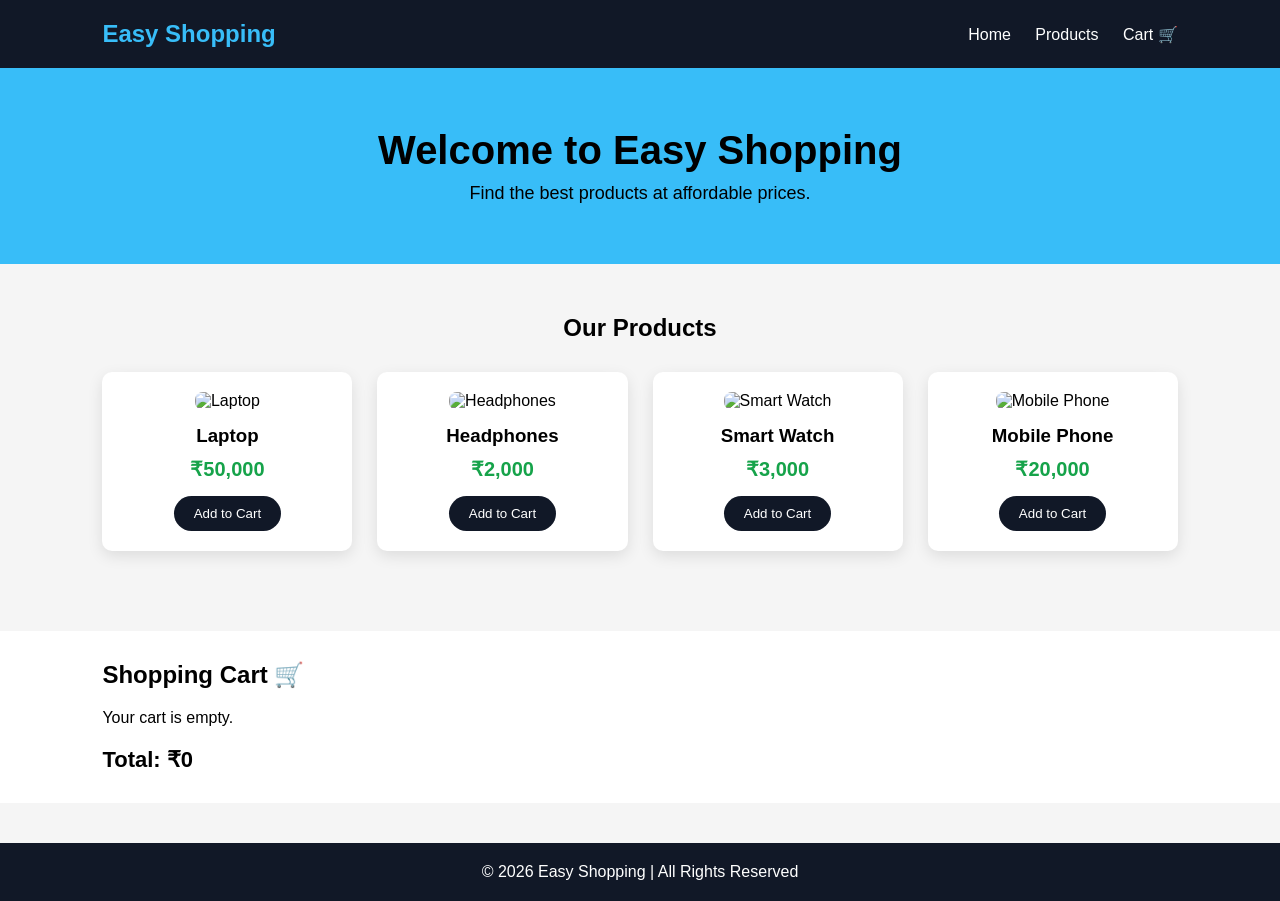
==== easyshoping.html @ e745751c "file add new" ====
<!DOCTYPE html>
<html lang="en">

<head>

    <meta charset="UTF-8">

    <meta name="viewport"
          content="width=device-width, initial-scale=1.0">

    <title>Easy Shopping</title>

    <style>

        * {
            margin: 0;
            padding: 0;
            box-sizing: border-box;
            font-family: Arial, sans-serif;
        }

        body {
            background: #f5f5f5;
        }

        /* Navigation */

        nav {
            background: #111827;
            color: white;
            padding: 20px 8%;

            display: flex;
            justify-content: space-between;
            align-items: center;
        }

        nav h1 {
            color: #38bdf8;
        }

        nav a {
            color: white;
            text-decoration: none;
            margin-left: 20px;
        }

        /* Hero */

        .hero {
            text-align: center;
            padding: 60px 20px;
            background: #38bdf8;
        }

        .hero h2 {
            font-size: 40px;
            margin-bottom: 10px;
        }

        .hero p {
            font-size: 18px;
        }

        /* Products */

        .products {
            padding: 50px 8%;
        }

        .products h2 {
            text-align: center;
            margin-bottom: 30px;
        }

        .product-container {
            display: grid;
            grid-template-columns:
                repeat(auto-fit, minmax(220px, 1fr));

            gap: 25px;
        }

        .product {
            background: white;
            padding: 20px;
            border-radius: 10px;
            text-align: center;

            box-shadow: 0 5px 15px rgba(0,0,0,0.1);
        }

        .product img {
            width: 100%;
            height: 180px;
            object-fit: cover;
            border-radius: 8px;
        }

        .product h3 {
            margin: 15px 0 10px;
        }

        .price {
            color: #16a34a;
            font-size: 20px;
            font-weight: bold;
        }

        .btn {
            margin-top: 15px;
            padding: 10px 20px;
            border: none;
            border-radius: 20px;

            background: #111827;
            color: white;

            cursor: pointer;
        }

        .btn:hover {
            background: #38bdf8;
            color: black;
        }

        /* Cart */

        .cart {
            background: white;
            padding: 30px 8%;
            margin-top: 30px;
        }

        .cart h2 {
            margin-bottom: 20px;
        }

        #cart-items {
            margin-bottom: 20px;
        }

        .cart-item {
            padding: 10px;
            border-bottom: 1px solid #ddd;

            display: flex;
            justify-content: space-between;
        }

        .total {
            font-size: 22px;
            font-weight: bold;
        }

        /* Footer */

        footer {
            background: #111827;
            color: white;
            text-align: center;
            padding: 20px;
            margin-top: 40px;
        }

    </style>

</head>


<body>


    <!-- Navigation -->

    <nav>

        <h1>Easy Shopping</h1>

        <div>

            <a href="#home">Home</a>

            <a href="#products">Products</a>

            <a href="#cart">Cart 🛒</a>

        </div>

    </nav>


    <!-- Hero -->

    <section class="hero" id="home">

        <h2>Welcome to Easy Shopping</h2>

        <p>
            Find the best products at affordable prices.
        </p>

    </section>


    <!-- Products -->

    <section class="products" id="products">

        <h2>Our Products</h2>

        <div class="product-container">


            <!-- Product 1 -->

            <div class="product">

                <img
                    src="https://via.placeholder.com/300"
                    alt="Laptop">

                <h3>Laptop</h3>

                <p class="price">
                    ₹50,000
                </p>

                <button
                    class="btn"
                    onclick="addToCart('Laptop', 50000)">

                    Add to Cart

                </button>

            </div>


            <!-- Product 2 -->

            <div class="product">

                <img
                    src="https://via.placeholder.com/300"
                    alt="Headphones">

                <h3>Headphones</h3>

                <p class="price">
                    ₹2,000
                </p>

                <button
                    class="btn"
                    onclick="addToCart('Headphones', 2000)">

                    Add to Cart

                </button>

            </div>


            <!-- Product 3 -->

            <div class="product">

                <img
                    src="https://via.placeholder.com/300"
                    alt="Smart Watch">

                <h3>Smart Watch</h3>

                <p class="price">
                    ₹3,000
                </p>

                <button
                    class="btn"
                    onclick="addToCart('Smart Watch', 3000)">

                    Add to Cart

                </button>

            </div>


            <!-- Product 4 -->

            <div class="product">

                <img
                    src="https://via.placeholder.com/300"
                    alt="Mobile Phone">

                <h3>Mobile Phone</h3>

                <p class="price">
                    ₹20,000
                </p>

                <button
                    class="btn"
                    onclick="addToCart('Mobile Phone', 20000)">

                    Add to Cart

                </button>

            </div>


        </div>

    </section>


    <!-- Cart -->

    <section class="cart" id="cart">

        <h2>Shopping Cart 🛒</h2>

        <div id="cart-items">

            <p>
                Your cart is empty.
            </p>

        </div>

        <p class="total">

            Total:
            ₹<span id="total">0</span>

        </p>

    </section>


    <!-- Footer -->

    <footer>

        <p>
            © 2026 Easy Shopping | All Rights Reserved
        </p>

    </footer>


    <!-- JavaScript -->

    <script>

        let cart = [];

        let total = 0;


        function addToCart(name, price) {

            cart.push({
                name: name,
                price: price
            });

            total = total + price;

            displayCart();

        }


        function displayCart() {

            let cartItems =
                document.getElementById("cart-items");

            cartItems.innerHTML = "";


            if (cart.length === 0) {

                cartItems.innerHTML =
                    "<p>Your cart is empty.</p>";

                return;

            }


            cart.forEach(function(item, index) {

                let div =
                    document.createElement("div");

                div.className = "cart-item";


                div.innerHTML = `

                    <span>
                        ${item.name}
                    </span>

                    <span>
                        ₹${item.price}

                        <button
                            onclick="removeItem(${index})">

                            ❌

                        </button>

                    </span>

                `;


                cartItems.appendChild(div);

            });


            document.getElementById("total")
                .textContent = total;

        }


        function removeItem(index) {

            total = total - cart[index].price;

            cart.splice(index, 1);

            displayCart();

        }

    </script>


</body>

</html>
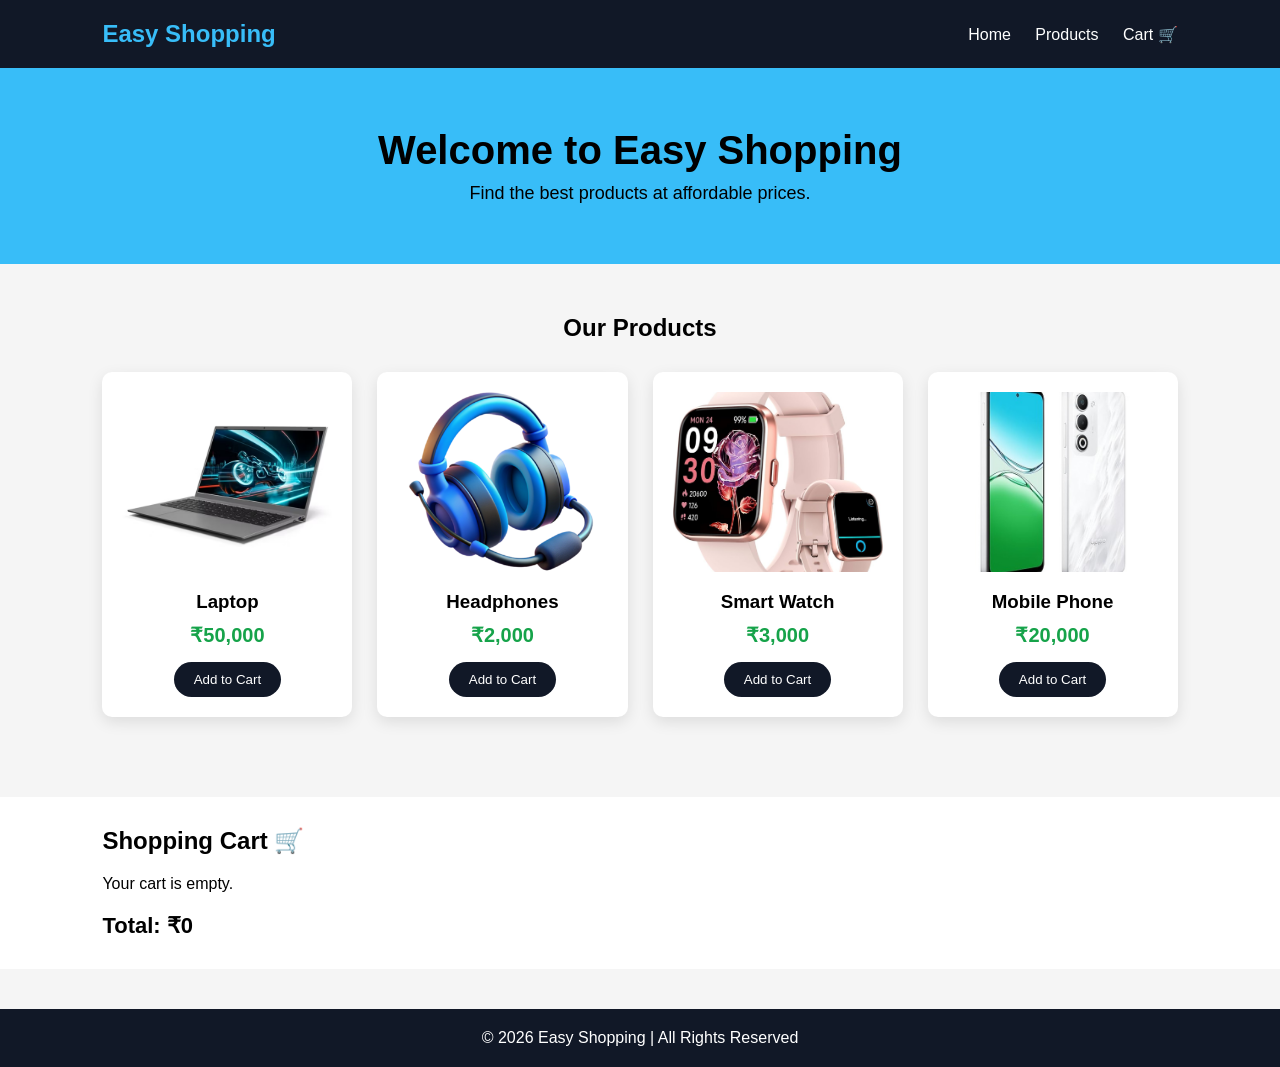
==== commit 9b36d644: "add image" ====
--- a/easyshoping.html
+++ b/easyshoping.html
@@ -217,7 +217,7 @@
             <div class="product">
 
                 <img
-                    src="https://via.placeholder.com/300"
+                    src="image4.avif"
                     alt="Laptop">
 
                 <h3>Laptop</h3>
@@ -242,7 +242,7 @@
             <div class="product">
 
                 <img
-                    src="https://via.placeholder.com/300"
+                    src="image3.webp"
                     alt="Headphones">
 
                 <h3>Headphones</h3>
@@ -267,7 +267,7 @@
             <div class="product">
 
                 <img
-                    src="https://via.placeholder.com/300"
+                    src="image2..jpg"
                     alt="Smart Watch">
 
                 <h3>Smart Watch</h3>
@@ -292,7 +292,7 @@
             <div class="product">
 
                 <img
-                    src="https://via.placeholder.com/300"
+                    src="image1.jpg"
                     alt="Mobile Phone">
 
                 <h3>Mobile Phone</h3>
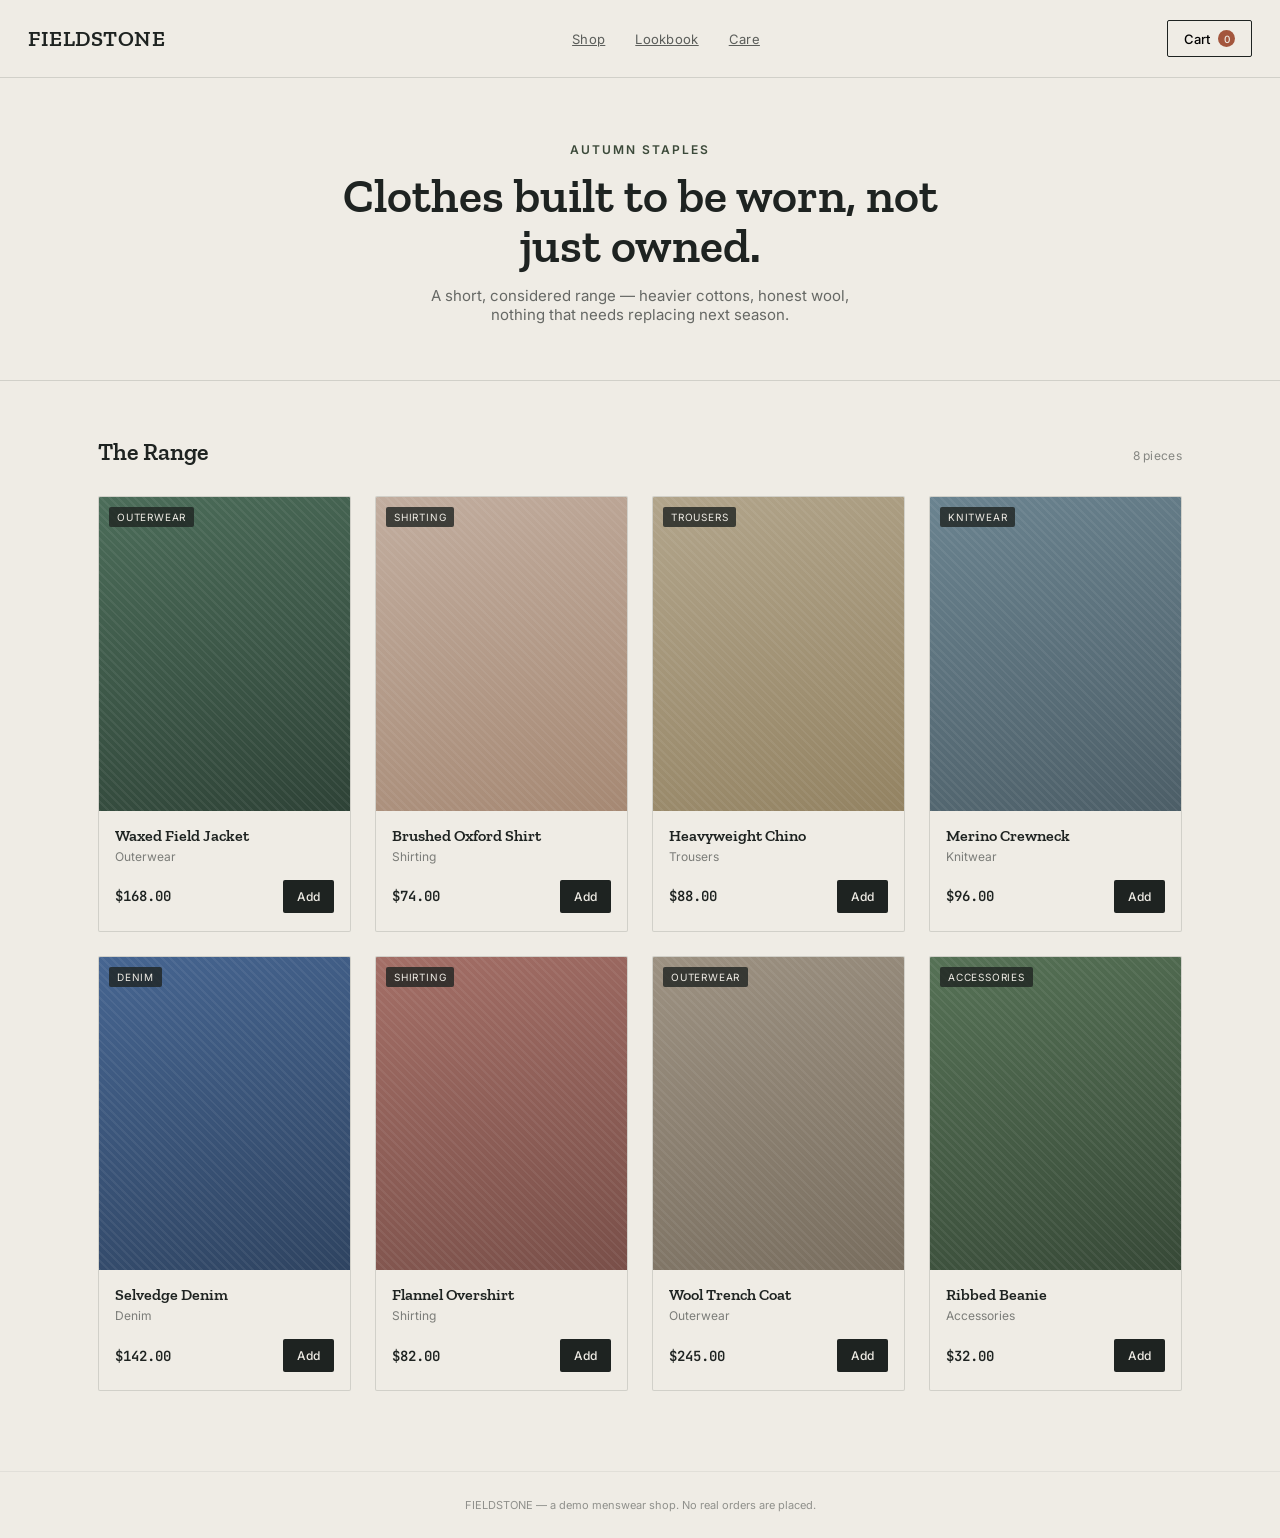
==== commit 886ccae5: "easyshopping modify" ====
--- a/easyshoping.html
+++ b/easyshoping.html
@@ -1,451 +1,463 @@
+
 <!DOCTYPE html>
 <html lang="en">
-
 <head>
-
-    <meta charset="UTF-8">
-
-    <meta name="viewport"
-          content="width=device-width, initial-scale=1.0">
-
-    <title>Easy Shopping</title>
-
-    <style>
-
-        * {
-            margin: 0;
-            padding: 0;
-            box-sizing: border-box;
-            font-family: Arial, sans-serif;
-        }
-
-        body {
-            background: #f5f5f5;
-        }
-
-        /* Navigation */
-
-        nav {
-            background: #111827;
-            color: white;
-            padding: 20px 8%;
-
-            display: flex;
-            justify-content: space-between;
-            align-items: center;
-        }
-
-        nav h1 {
-            color: #38bdf8;
-        }
-
-        nav a {
-            color: white;
-            text-decoration: none;
-            margin-left: 20px;
-        }
-
-        /* Hero */
-
-        .hero {
-            text-align: center;
-            padding: 60px 20px;
-            background: #38bdf8;
-        }
-
-        .hero h2 {
-            font-size: 40px;
-            margin-bottom: 10px;
-        }
-
-        .hero p {
-            font-size: 18px;
-        }
-
-        /* Products */
-
-        .products {
-            padding: 50px 8%;
-        }
-
-        .products h2 {
-            text-align: center;
-            margin-bottom: 30px;
-        }
-
-        .product-container {
-            display: grid;
-            grid-template-columns:
-                repeat(auto-fit, minmax(220px, 1fr));
-
-            gap: 25px;
-        }
-
-        .product {
-            background: white;
-            padding: 20px;
-            border-radius: 10px;
-            text-align: center;
-
-            box-shadow: 0 5px 15px rgba(0,0,0,0.1);
-        }
-
-        .product img {
-            width: 100%;
-            height: 180px;
-            object-fit: cover;
-            border-radius: 8px;
-        }
-
-        .product h3 {
-            margin: 15px 0 10px;
-        }
-
-        .price {
-            color: #16a34a;
-            font-size: 20px;
-            font-weight: bold;
-        }
-
-        .btn {
-            margin-top: 15px;
-            padding: 10px 20px;
-            border: none;
-            border-radius: 20px;
-
-            background: #111827;
-            color: white;
-
-            cursor: pointer;
-        }
-
-        .btn:hover {
-            background: #38bdf8;
-            color: black;
-        }
-
-        /* Cart */
-
-        .cart {
-            background: white;
-            padding: 30px 8%;
-            margin-top: 30px;
-        }
-
-        .cart h2 {
-            margin-bottom: 20px;
-        }
-
-        #cart-items {
-            margin-bottom: 20px;
-        }
-
-        .cart-item {
-            padding: 10px;
-            border-bottom: 1px solid #ddd;
-
-            display: flex;
-            justify-content: space-between;
-        }
-
-        .total {
-            font-size: 22px;
-            font-weight: bold;
-        }
-
-        /* Footer */
-
-        footer {
-            background: #111827;
-            color: white;
-            text-align: center;
-            padding: 20px;
-            margin-top: 40px;
-        }
-
-    </style>
-
+<meta charset="UTF-8">
+<meta name="viewport" content="width=device-width, initial-scale=1.0">
+<title>FIELDSTONE — Menswear</title>
+<style>
+  @import url('https://fonts.googleapis.com/css2?family=Zilla+Slab:wght@500;600&family=Inter:wght@400;500;600&family=JetBrains+Mono:wght@400;600&display=swap');
+
+  :root{
+    --stone:#efece5;
+    --stone-dim:#e1ddd2;
+    --ink:#1e2321;
+    --forest:#3c4a3a;
+    --clay:#a3563d;
+    --line: rgba(30,35,33,0.14);
+    --radius: 2px;
+  }
+
+  *{box-sizing:border-box; margin:0; padding:0;}
+  body{
+    background:var(--stone); color:var(--ink);
+    font-family:'Inter', sans-serif;
+    -webkit-font-smoothing:antialiased;
+  }
+  a{ color:inherit; }
+  .wrap{ max-width:1140px; margin:0 auto; padding:0 28px; }
+
+  /* ---------- HEADER ---------- */
+  header{
+    position:sticky; top:0; z-index:40;
+    background:var(--stone);
+    border-bottom:1px solid var(--line);
+  }
+  .header-row{
+    display:flex; align-items:center; justify-content:space-between;
+    padding:20px 28px;
+  }
+  .logo{
+    font-family:'Zilla Slab', serif; font-weight:600;
+    font-size:22px; letter-spacing:0.5px;
+  }
+  .nav-links{
+    display:flex; gap:30px; list-style:none;
+    font-size:13px; letter-spacing:0.3px;
+  }
+  .nav-links li a{ opacity:0.7; transition:opacity .2s; }
+  .nav-links li a:hover{ opacity:1; }
+
+  .cart-btn{
+    position:relative;
+    background:none; border:1px solid var(--ink);
+    font-family:'Inter', sans-serif; font-weight:500; font-size:13px;
+    padding:9px 16px; border-radius:var(--radius);
+    cursor:pointer; display:flex; align-items:center; gap:8px;
+    transition:background .15s, color .15s;
+  }
+  .cart-btn:hover{ background:var(--ink); color:var(--stone); }
+  .cart-count{
+    background:var(--clay); color:var(--stone);
+    border-radius:50%; width:17px; height:17px;
+    display:flex; align-items:center; justify-content:center;
+    font-size:10px;
+  }
+
+  /* ---------- HERO ---------- */
+  .hero{
+    padding:64px 28px 56px; text-align:center;
+    border-bottom:1px solid var(--line);
+  }
+  .hero-eyebrow{
+    font-size:12px; letter-spacing:2px; text-transform:uppercase;
+    color:var(--forest); display:block; margin-bottom:14px; font-weight:600;
+  }
+  .hero h1{
+    font-family:'Zilla Slab', serif; font-weight:600;
+    font-size:clamp(32px, 5vw, 48px); line-height:1.05;
+    max-width:640px; margin:0 auto 14px;
+  }
+  .hero p{
+    font-size:15px; opacity:0.65; max-width:420px; margin:0 auto;
+  }
+
+  /* ---------- SHOP ---------- */
+  .shop{ padding:56px 28px 80px; }
+  .shop-head{
+    display:flex; align-items:baseline; justify-content:space-between;
+    margin-bottom:30px; flex-wrap:wrap; gap:10px;
+  }
+  .shop-head h2{ font-family:'Zilla Slab', serif; font-weight:600; font-size:24px; }
+  .shop-head span{ font-size:12px; opacity:0.5; letter-spacing:0.3px; }
+
+  .grid{
+    display:grid;
+    grid-template-columns:repeat(auto-fill, minmax(230px, 1fr));
+    gap:24px;
+  }
+
+  .card{
+    background:var(--stone); border:1px solid var(--line);
+    border-radius:var(--radius); overflow:hidden;
+    display:flex; flex-direction:column;
+    transition:box-shadow .2s, transform .2s;
+  }
+  .card:hover{ transform:translateY(-3px); box-shadow:0 12px 24px rgba(30,35,33,0.1); }
+
+  .swatch{ aspect-ratio:4/5; position:relative; overflow:hidden; }
+  .swatch .tag{
+    position:absolute; top:10px; left:10px;
+    font-size:10px; letter-spacing:0.8px; text-transform:uppercase;
+    background:rgba(30,35,33,0.8); color:var(--stone);
+    padding:4px 8px; border-radius:2px;
+  }
+  .swatch .weave{
+    position:absolute; inset:0;
+    background-image: repeating-linear-gradient(45deg, rgba(255,255,255,0.06) 0 2px, transparent 2px 6px);
+  }
+
+  .card-body{ padding:15px 16px 18px; display:flex; flex-direction:column; gap:4px; flex:1; }
+  .card-body h3{ font-family:'Zilla Slab', serif; font-weight:600; font-size:16px; }
+  .card-body .meta{ font-size:12px; opacity:0.55; }
+  .card-footer{
+    margin-top:auto; display:flex; align-items:center; justify-content:space-between;
+    padding-top:12px;
+  }
+  .price{ font-family:'JetBrains Mono', monospace; font-weight:600; font-size:14px; }
+  .add-btn{
+    background:var(--ink); color:var(--stone); border:none;
+    font-family:'Inter', sans-serif; font-weight:500; font-size:12px;
+    padding:9px 14px; border-radius:var(--radius); cursor:pointer;
+    transition:background .2s;
+  }
+  .add-btn:hover{ background:var(--forest); }
+  .add-btn:focus-visible, .cart-btn:focus-visible{
+    outline:2px solid var(--clay); outline-offset:2px;
+  }
+
+  /* ---------- CART DRAWER ---------- */
+  .overlay{
+    position:fixed; inset:0; background:rgba(30,35,33,0.45);
+    opacity:0; pointer-events:none; transition:opacity .25s; z-index:50;
+  }
+  .overlay.open{ opacity:1; pointer-events:auto; }
+
+  .drawer{
+    position:fixed; top:0; right:0; height:100%; width:min(390px, 92vw);
+    background:var(--stone); z-index:60;
+    transform:translateX(100%); transition:transform .3s ease;
+    display:flex; flex-direction:column;
+    border-left:1px solid var(--line);
+  }
+  .drawer.open{ transform:translateX(0); }
+
+  .drawer-head{
+    padding:22px 24px; border-bottom:1px solid var(--line);
+    display:flex; align-items:center; justify-content:space-between;
+  }
+  .drawer-head h3{ font-family:'Zilla Slab', serif; font-weight:600; font-size:18px; }
+  .close-btn{
+    background:none; border:none; font-size:22px; cursor:pointer; line-height:1; color:var(--ink);
+  }
+
+  .drawer-items{ flex:1; overflow-y:auto; padding:10px 24px; }
+  .empty-msg{ opacity:0.5; font-size:13px; padding:30px 0; text-align:center; }
+
+  .line-item{ display:flex; gap:12px; padding:14px 0; border-bottom:1px solid var(--line); }
+  .li-swatch{ width:50px; height:60px; border-radius:2px; position:relative; flex-shrink:0; overflow:hidden; }
+  .li-info{ flex:1; }
+  .li-info h4{ font-family:'Zilla Slab', serif; font-weight:600; font-size:14px; margin-bottom:2px; }
+  .li-info .meta{ font-size:11px; opacity:0.55; }
+  .li-controls{ display:flex; align-items:center; gap:8px; margin-top:8px; }
+  .qty-btn{
+    width:22px; height:22px; border:1px solid var(--line); background:none;
+    border-radius:2px; cursor:pointer; font-family:'Inter', sans-serif;
+  }
+  .qty-val{ font-size:13px; min-width:16px; text-align:center; }
+  .li-remove{
+    margin-left:auto; background:none; border:none; text-decoration:underline;
+    font-size:11px; opacity:0.5; cursor:pointer;
+  }
+  .li-price{ font-family:'JetBrains Mono', monospace; font-size:13px; white-space:nowrap; }
+
+  .drawer-footer{ padding:20px 24px 26px; border-top:1px solid var(--line); }
+  .subtotal-row{
+    display:flex; justify-content:space-between; font-size:14px; margin-bottom:16px;
+  }
+  .subtotal-row span:last-child{ font-family:'JetBrains Mono', monospace; font-weight:600; }
+  .checkout-btn{
+    width:100%; background:var(--ink); color:var(--stone); border:none;
+    padding:14px; border-radius:var(--radius); font-weight:500; font-size:13px;
+    letter-spacing:0.3px; cursor:pointer; transition:background .2s;
+  }
+  .checkout-btn:hover:not(:disabled){ background:var(--forest); }
+  .checkout-btn:disabled{ opacity:0.4; cursor:not-allowed; }
+
+  /* ---------- CHECKOUT MODAL ---------- */
+  .modal-overlay{
+    position:fixed; inset:0; background:rgba(30,35,33,0.55);
+    display:flex; align-items:center; justify-content:center;
+    opacity:0; pointer-events:none; transition:opacity .25s; z-index:80; padding:20px;
+  }
+  .modal-overlay.open{ opacity:1; pointer-events:auto; }
+  .modal{
+    background:var(--stone); width:100%; max-width:370px;
+    border-radius:var(--radius); padding:28px 26px; position:relative;
+    border:1px solid var(--line);
+  }
+  .modal h3{ font-family:'Zilla Slab', serif; font-weight:600; font-size:20px; margin-bottom:6px; }
+  .modal p.sub{ font-size:13px; opacity:0.6; margin-bottom:18px; }
+  .modal label{
+    display:block; font-size:11px; letter-spacing:0.5px; text-transform:uppercase;
+    margin-bottom:6px; margin-top:14px; opacity:0.75;
+  }
+  .modal input{
+    width:100%; padding:10px 12px; border:1px solid var(--line);
+    border-radius:2px; font-family:'Inter', sans-serif; font-size:14px;
+    background:#fff;
+  }
+  .modal input:focus-visible{ outline:2px solid var(--clay); }
+  .modal-actions{ display:flex; gap:10px; margin-top:22px; }
+  .modal-actions button{
+    flex:1; padding:12px; border-radius:var(--radius); border:none;
+    font-size:12px; font-weight:500; letter-spacing:0.3px; cursor:pointer;
+  }
+  .btn-cancel{ background:var(--stone-dim); color:var(--ink); }
+  .btn-confirm{ background:var(--forest); color:var(--stone); }
+  .modal-close{
+    position:absolute; top:14px; right:16px; background:none; border:none;
+    font-size:20px; cursor:pointer;
+  }
+  .confirm-view{ text-align:center; padding:8px 0; }
+  .confirm-view .stamp{
+    font-family:'Zilla Slab', serif; font-weight:600; font-size:22px; color:var(--forest); margin-bottom:8px;
+  }
+  .confirm-view p{ font-size:13px; opacity:0.65; }
+
+  footer{
+    text-align:center; padding:26px; font-size:11px; opacity:0.45;
+    border-top:1px solid var(--line);
+  }
+
+  @media (max-width:640px){
+    .nav-links{ display:none; }
+  }
+</style>
 </head>
-
-
 <body>
 
-
-    <!-- Navigation -->
-
-    <nav>
-
-        <h1>Easy Shopping</h1>
-
-        <div>
-
-            <a href="#home">Home</a>
-
-            <a href="#products">Products</a>
-
-            <a href="#cart">Cart 🛒</a>
-
+<header>
+  <div class="header-row">
+    <div class="logo">FIELDSTONE</div>
+    <ul class="nav-links">
+      <li><a href="#shop">Shop</a></li>
+      <li><a href="#" onclick="return false">Lookbook</a></li>
+      <li><a href="#" onclick="return false">Care</a></li>
+    </ul>
+    <button class="cart-btn" onclick="openDrawer()" aria-label="Open cart">
+      Cart <span class="cart-count" id="cartCount">0</span>
+    </button>
+  </div>
+</header>
+
+<section class="hero">
+  <span class="hero-eyebrow">Autumn Staples</span>
+  <h1>Clothes built to be worn, not just owned.</h1>
+  <p>A short, considered range — heavier cottons, honest wool, nothing that needs replacing next season.</p>
+</section>
+
+<section class="shop" id="shop">
+  <div class="wrap">
+    <div class="shop-head">
+      <h2>The Range</h2>
+      <span id="itemCountLabel">8 pieces</span>
+    </div>
+    <div class="grid" id="productGrid"></div>
+  </div>
+</section>
+
+<footer>FIELDSTONE — a demo menswear shop. No real orders are placed.</footer>
+
+<div class="overlay" id="overlay" onclick="closeDrawer()"></div>
+
+<aside class="drawer" id="drawer" aria-label="Shopping cart">
+  <div class="drawer-head">
+    <h3>Your Bag</h3>
+    <button class="close-btn" onclick="closeDrawer()" aria-label="Close cart">&times;</button>
+  </div>
+  <div class="drawer-items" id="drawerItems"></div>
+  <div class="drawer-footer">
+    <div class="subtotal-row">
+      <span>Subtotal</span>
+      <span id="subtotal">$0.00</span>
+    </div>
+    <button class="checkout-btn" id="checkoutBtn" onclick="openCheckout()" disabled>Checkout</button>
+  </div>
+</aside>
+
+<div class="modal-overlay" id="modalOverlay">
+  <div class="modal" id="modalBody"></div>
+</div>
+
+<script>
+  const PRODUCTS = [
+    { id:1, title:"Waxed Field Jacket", cat:"Outerwear", price:168, hue:145, sat:18, light:22 },
+    { id:2, title:"Brushed Oxford Shirt", cat:"Shirting", price:74, hue:25, sat:22, light:55 },
+    { id:3, title:"Heavyweight Chino", cat:"Trousers", price:88, hue:40, sat:20, light:48 },
+    { id:4, title:"Merino Crewneck", cat:"Knitwear", price:96, hue:200, sat:15, light:35 },
+    { id:5, title:"Selvedge Denim", cat:"Denim", price:142, hue:215, sat:35, light:28 },
+    { id:6, title:"Flannel Overshirt", cat:"Shirting", price:82, hue:8, sat:25, light:38 },
+    { id:7, title:"Wool Trench Coat", cat:"Outerwear", price:245, hue:35, sat:12, light:42 },
+    { id:8, title:"Ribbed Beanie", cat:"Accessories", price:32, hue:120, sat:14, light:25 }
+  ];
+
+  let cart = []; // { id, qty }
+
+  function swatchStyle(p){
+    return `background: linear-gradient(160deg, hsl(${p.hue},${p.sat}%,${p.light+14}%), hsl(${p.hue},${p.sat}%,${p.light}%));`;
+  }
+
+  function renderProducts(){
+    const grid = document.getElementById('productGrid');
+    grid.innerHTML = PRODUCTS.map(p => `
+      <div class="card">
+        <div class="swatch" style="${swatchStyle(p)}">
+          <div class="weave"></div>
+          <span class="tag">${p.cat}</span>
         </div>
-
-    </nav>
-
-
-    <!-- Hero -->
-
-    <section class="hero" id="home">
-
-        <h2>Welcome to Easy Shopping</h2>
-
-        <p>
-            Find the best products at affordable prices.
-        </p>
-
-    </section>
-
-
-    <!-- Products -->
-
-    <section class="products" id="products">
-
-        <h2>Our Products</h2>
-
-        <div class="product-container">
-
-
-            <!-- Product 1 -->
-
-            <div class="product">
-
-                <img
-                    src="image4.avif"
-                    alt="Laptop">
-
-                <h3>Laptop</h3>
-
-                <p class="price">
-                    ₹50,000
-                </p>
-
-                <button
-                    class="btn"
-                    onclick="addToCart('Laptop', 50000)">
-
-                    Add to Cart
-
-                </button>
-
+        <div class="card-body">
+          <h3>${p.title}</h3>
+          <div class="meta">${p.cat}</div>
+          <div class="card-footer">
+            <span class="price">$${p.price.toFixed(2)}</span>
+            <button class="add-btn" onclick="addToCart(${p.id})">Add</button>
+          </div>
+        </div>
+      </div>
+    `).join('');
+  }
+
+  function addToCart(id){
+    const existing = cart.find(i => i.id === id);
+    if(existing){ existing.qty += 1; }
+    else{ cart.push({ id, qty:1 }); }
+    renderCart();
+    openDrawer();
+  }
+
+  function changeQty(id, delta){
+    const item = cart.find(i => i.id === id);
+    if(!item) return;
+    item.qty += delta;
+    if(item.qty <= 0){ cart = cart.filter(i => i.id !== id); }
+    renderCart();
+  }
+
+  function removeItem(id){
+    cart = cart.filter(i => i.id !== id);
+    renderCart();
+  }
+
+  function renderCart(){
+    const container = document.getElementById('drawerItems');
+    const totalQty = cart.reduce((s,i) => s + i.qty, 0);
+    document.getElementById('cartCount').textContent = totalQty;
+    document.getElementById('checkoutBtn').disabled = cart.length === 0;
+
+    if(cart.length === 0){
+      container.innerHTML = `<div class="empty-msg">Your bag is empty.<br>Add something from the range.</div>`;
+    } else {
+      container.innerHTML = cart.map(item => {
+        const p = PRODUCTS.find(pr => pr.id === item.id);
+        return `
+          <div class="line-item">
+            <div class="li-swatch" style="${swatchStyle(p)}"></div>
+            <div class="li-info">
+              <h4>${p.title}</h4>
+              <div class="meta">${p.cat}</div>
+              <div class="li-controls">
+                <button class="qty-btn" onclick="changeQty(${p.id}, -1)" aria-label="Decrease quantity">–</button>
+                <span class="qty-val">${item.qty}</span>
+                <button class="qty-btn" onclick="changeQty(${p.id}, 1)" aria-label="Increase quantity">+</button>
+                <button class="li-remove" onclick="removeItem(${p.id})">Remove</button>
+              </div>
             </div>
-
-
-            <!-- Product 2 -->
-
-            <div class="product">
-
-                <img
-                    src="image3.webp"
-                    alt="Headphones">
-
-                <h3>Headphones</h3>
-
-                <p class="price">
-                    ₹2,000
-                </p>
-
-                <button
-                    class="btn"
-                    onclick="addToCart('Headphones', 2000)">
-
-                    Add to Cart
-
-                </button>
-
-            </div>
-
-
-            <!-- Product 3 -->
-
-            <div class="product">
-
-                <img
-                    src="image2..jpg"
-                    alt="Smart Watch">
-
-                <h3>Smart Watch</h3>
-
-                <p class="price">
-                    ₹3,000
-                </p>
-
-                <button
-                    class="btn"
-                    onclick="addToCart('Smart Watch', 3000)">
-
-                    Add to Cart
-
-                </button>
-
-            </div>
-
-
-            <!-- Product 4 -->
-
-            <div class="product">
-
-                <img
-                    src="image1.jpg"
-                    alt="Mobile Phone">
-
-                <h3>Mobile Phone</h3>
-
-                <p class="price">
-                    ₹20,000
-                </p>
-
-                <button
-                    class="btn"
-                    onclick="addToCart('Mobile Phone', 20000)">
-
-                    Add to Cart
-
-                </button>
-
-            </div>
-
-
+            <div class="li-price">$${(p.price * item.qty).toFixed(2)}</div>
+          </div>
+        `;
+      }).join('');
+    }
+
+    const subtotal = cart.reduce((s,i) => {
+      const p = PRODUCTS.find(pr => pr.id === i.id);
+      return s + p.price * i.qty;
+    }, 0);
+    document.getElementById('subtotal').textContent = `$${subtotal.toFixed(2)}`;
+  }
+
+  function openDrawer(){
+    document.getElementById('drawer').classList.add('open');
+    document.getElementById('overlay').classList.add('open');
+  }
+  function closeDrawer(){
+    document.getElementById('drawer').classList.remove('open');
+    document.getElementById('overlay').classList.remove('open');
+  }
+
+  function openCheckout(){
+    if(cart.length === 0) return;
+    const subtotal = cart.reduce((s,i) => {
+      const p = PRODUCTS.find(pr => pr.id === i.id);
+      return s + p.price * i.qty;
+    }, 0);
+    document.getElementById('modalBody').innerHTML = `
+      <button class="modal-close" onclick="closeCheckout()" aria-label="Close">&times;</button>
+      <h3>Checkout</h3>
+      <p class="sub">Subtotal: $${subtotal.toFixed(2)} · Demo only, nothing is charged.</p>
+      <label for="ckName">Name</label>
+      <input id="ckName" type="text" placeholder="Full name">
+      <label for="ckEmail">Email</label>
+      <input id="ckEmail" type="email" placeholder="you@example.com">
+      <div class="modal-actions">
+        <button class="btn-cancel" onclick="closeCheckout()">Cancel</button>
+        <button class="btn-confirm" onclick="confirmOrder()">Place Order</button>
+      </div>
+    `;
+    document.getElementById('modalOverlay').classList.add('open');
+  }
+
+  function confirmOrder(){
+    document.getElementById('modalBody').innerHTML = `
+      <button class="modal-close" onclick="closeCheckout()" aria-label="Close">&times;</button>
+      <div class="confirm-view">
+        <div class="stamp">Order placed</div>
+        <p>Your order is on its way (hypothetically). Thanks for shopping FIELDSTONE.</p>
+        <div class="modal-actions" style="margin-top:20px;">
+          <button class="btn-confirm" style="flex:1;" onclick="finishOrder()">Done</button>
         </div>
-
-    </section>
-
-
-    <!-- Cart -->
-
-    <section class="cart" id="cart">
-
-        <h2>Shopping Cart 🛒</h2>
-
-        <div id="cart-items">
-
-            <p>
-                Your cart is empty.
-            </p>
-
-        </div>
-
-        <p class="total">
-
-            Total:
-            ₹<span id="total">0</span>
-
-        </p>
-
-    </section>
-
-
-    <!-- Footer -->
-
-    <footer>
-
-        <p>
-            © 2026 Easy Shopping | All Rights Reserved
-        </p>
-
-    </footer>
-
-
-    <!-- JavaScript -->
-
-    <script>
-
-        let cart = [];
-
-        let total = 0;
-
-
-        function addToCart(name, price) {
-
-            cart.push({
-                name: name,
-                price: price
-            });
-
-            total = total + price;
-
-            displayCart();
-
-        }
-
-
-        function displayCart() {
-
-            let cartItems =
-                document.getElementById("cart-items");
-
-            cartItems.innerHTML = "";
-
-
-            if (cart.length === 0) {
-
-                cartItems.innerHTML =
-                    "<p>Your cart is empty.</p>";
-
-                return;
-
-            }
-
-
-            cart.forEach(function(item, index) {
-
-                let div =
-                    document.createElement("div");
-
-                div.className = "cart-item";
-
-
-                div.innerHTML = `
-
-                    <span>
-                        ${item.name}
-                    </span>
-
-                    <span>
-                        ₹${item.price}
-
-                        <button
-                            onclick="removeItem(${index})">
-
-                            ❌
-
-                        </button>
-
-                    </span>
-
-                `;
-
-
-                cartItems.appendChild(div);
-
-            });
-
-
-            document.getElementById("total")
-                .textContent = total;
-
-        }
-
-
-        function removeItem(index) {
-
-            total = total - cart[index].price;
-
-            cart.splice(index, 1);
-
-            displayCart();
-
-        }
-
-    </script>
-
+      </div>
+    `;
+    cart = [];
+    renderCart();
+  }
+
+  function finishOrder(){
+    closeCheckout();
+    closeDrawer();
+  }
+
+  function closeCheckout(){
+    document.getElementById('modalOverlay').classList.remove('open');
+  }
+
+  document.addEventListener('keydown', e => {
+    if(e.key === 'Escape'){ closeCheckout(); closeDrawer(); }
+  });
+
+  renderProducts();
+  renderCart();
+</script>
 
 </body>
-
 </html>
